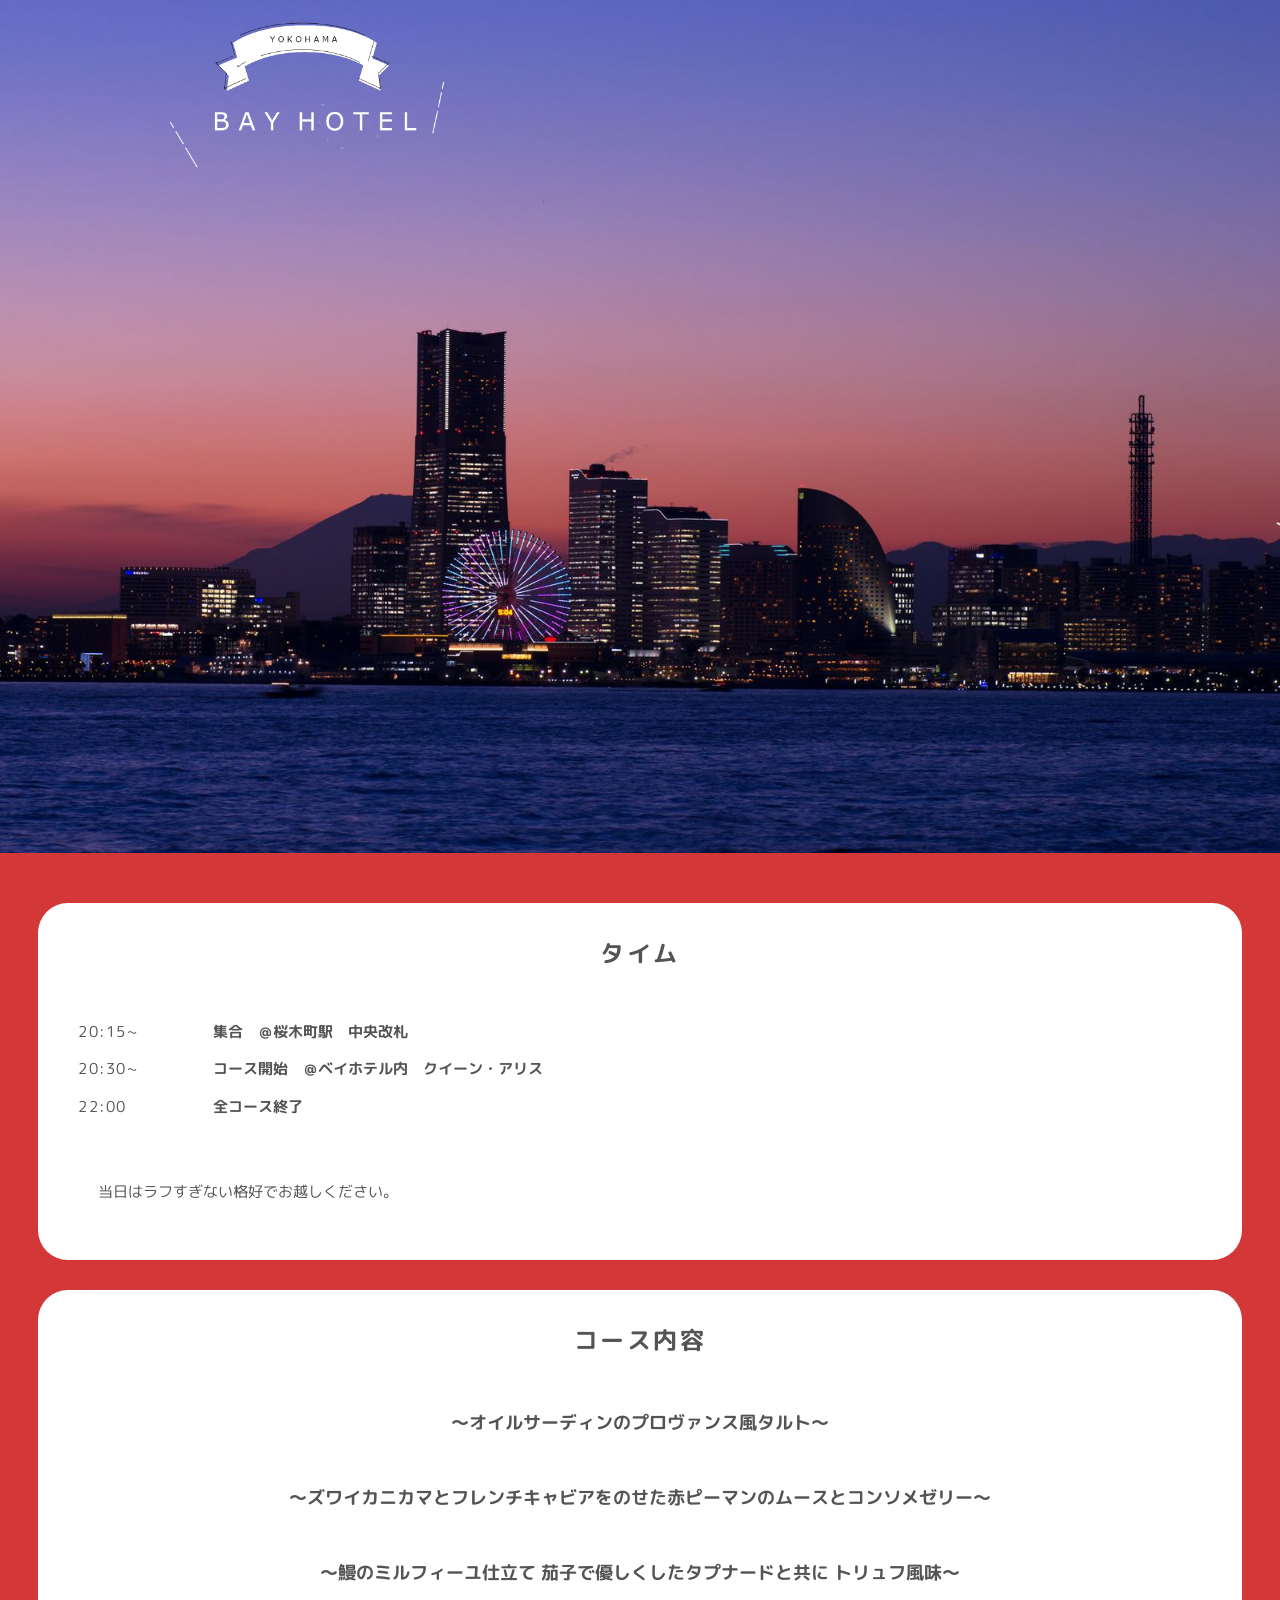
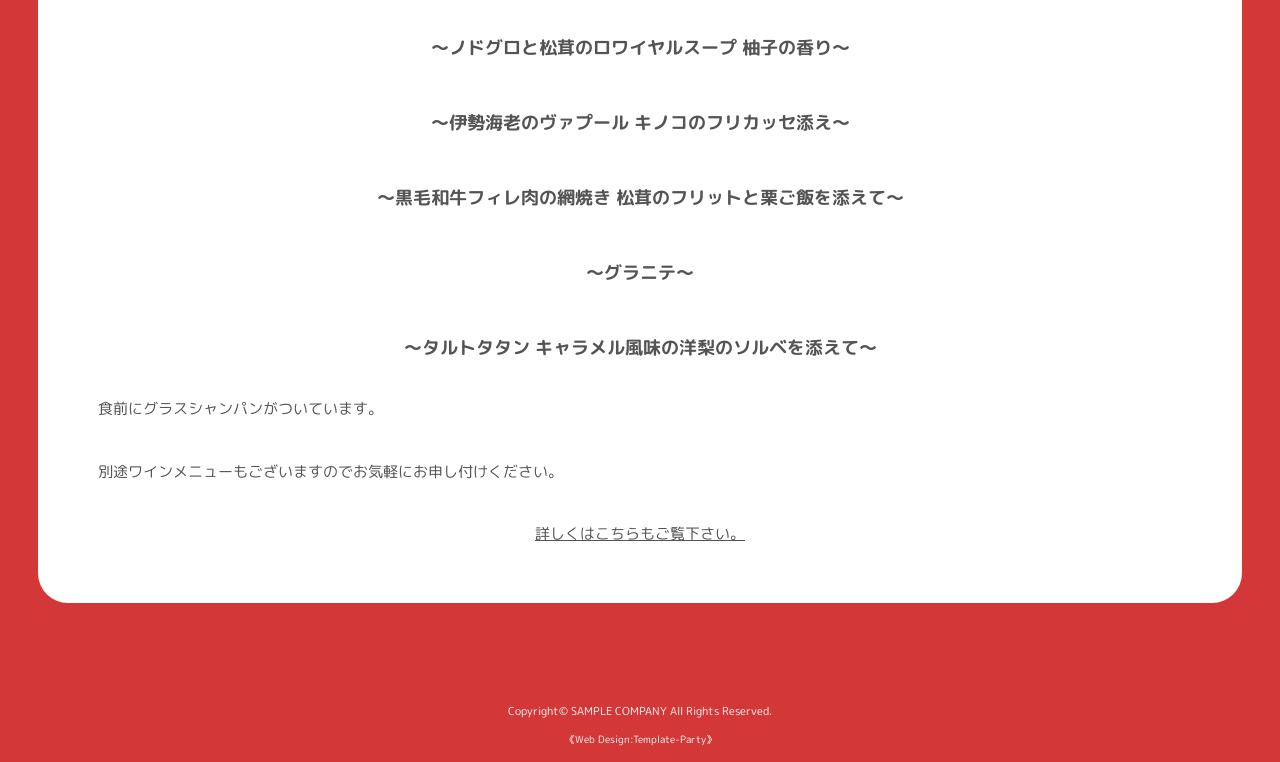
==== git/index.html @ dcd846f9 "fix menu" ====
<!DOCTYPE html>
<html lang="ja">
<head>
<meta charset="UTF-8">
<meta http-equiv="X-UA-Compatible" content="IE=edge">
<title>Congratulations for your marriage</title>
<meta name="viewport" content="width=device-width, initial-scale=1">
<meta name="description" content="お姉ちゃんおめでとう">
<meta name="keywords" content="キーワード１,キーワード２,キーワード３,キーワード４,キーワード５">
<link rel="stylesheet" href="css/style.css">
<link rel="stylesheet" href="css/slide.css">
<script src="js/fixmenu_pagetop.js"></script>
<!--[if lt IE 9]>
<script src="https://oss.maxcdn.com/html5shiv/3.7.2/html5shiv.min.js"></script>
<script src="https://oss.maxcdn.com/respond/1.4.2/respond.min.js"></script>
<![endif]-->
</head>

<body class="home">

<div id="container">

<header>
<h1 id="logo"><a href="index.html"><img src="images/logo.png" alt="SAMPLE COMPANY"></a></h1>
<!--スライドショー-->
<aside id="mainimg">
<div class="slide1">slide1</div>
<div class="slide2">slide2</div>
<div class="slide3">slide3</div>
<div class="slide0"><img src="images/yokohama2.png" alt=""></div>
</aside>
</header>

<div id="contents">

<section id="new" class="box1">

<h2><span>タイム</span></h2>
<dl>
<dt>20:15~</dt>
<dd><b>集合　＠桜木町駅　中央改札</b></dd>    
<dt>20:30~</dt>
<dd><b>コース開始　＠ベイホテル内　クイーン・アリス</b></dd>
<dt>22:00</dt>
<dd><b>全コース終了</b></dd>
</dl>
<p>当日はラフすぎない格好でお越しください。</p>

</section>
<!--/#new-->

<section class="box1">
<h2><span>コース内容</span></h2>
<h3>～オイルサーディンのプロヴァンス風タルト～</h3>
<h3>～ズワイカニカマとフレンチキャビアをのせた赤ピーマンのムースとコンソメゼリー～</h3>
<h3>～鰻のミルフィーユ仕立て 茄子で優しくしたタプナードと共に トリュフ風味～</h3>
<h3>～ノドグロと松茸のロワイヤルスープ 柚子の香り～</h3>
<h3>～伊勢海老のヴァプール キノコのフリカッセ添え～</h3>
<h3>～黒毛和牛フィレ肉の網焼き 松茸のフリットと栗ご飯を添えて～</h3>
<h3>～グラニテ～</h3>
<h3>～タルトタタン キャラメル風味の洋梨のソルベを添えて～</h3>

<p>食前にグラスシャンパンがついています。</p>
<p>別途ワインメニューもございますのでお気軽にお申し付けください。</p>

<p class="c"><a href="https://restaurant.ikyu.com/100330/plan11330386/?num_guests=2&visit_date=2020-11-08&visit_time=20%3A30" target="_blank">詳しくはこちらもご覧下さい。</a></p>

</section>

</div>
<!--/#contents-->

<footer>
<small>Copyright&copy; <a href="index.html">SAMPLE COMPANY</a> All Rights Reserved.</small>
<span class="pr">《<a href="https://template-party.com/" target="_blank">Web Design:Template-Party</a>》</span>
</footer>

</div>
<!--/#container-->

<!--ページの上部に戻る「↑」ボタン-->
<p class="nav-fix-pos-pagetop"><a href="#"><img src="images/pagetop.png" alt="PAGE TOP"></a></p>

</body>
</html>
---- git/css/style.css ----
@charset "utf-8";



/*全端末（PC・タブレット・スマホ）共通設定
------------------------------------------------------------------------------------------------------------------------------------------------------*/

/*cssファイルの読み込み
---------------------------------------------------------------------------*/
@import url("keyframes.css");

/*Google Fontsの読み込み
---------------------------------------------------------------------------*/
@import url('https://fonts.googleapis.com/css2?family=M+PLUS+Rounded+1c:wght@300&display=swap');

/*全体の設定
---------------------------------------------------------------------------*/
body {
	margin: 0px;
	padding: 0px;
	color: #fff;	/*全体の文字色*/
	font-family: "M PLUS Rounded 1c", "ヒラギノ丸ゴ Pro", "Hiragino Maru Gothic Pro","ヒラギノ角ゴ Pro", "Hiragino Kaku Gothic Pro", "メイリオ", Meiryo, Osaka, "ＭＳ Ｐゴシック", "MS PGothic", sans-serif;	/*フォント種類*/
	font-size: 15px;		/*文字サイズ*/
	line-height: 2.5;		/*行間*/
	background: #d33737;	/*背景色*/
	-webkit-text-size-adjust: none;
}
h1,h2,h3,h4,h5,p,ul,ol,li,dl,dt,dd,form,figure,form {margin: 0px;padding: 0px;font-size: 100%;}
ul {list-style-type: none;}
ol {padding-left: 40px;padding-bottom: 15px;}
img {border: none;max-width: 100%;height: auto;vertical-align: middle;}
table {border-collapse:collapse;font-size: 100%;border-spacing: 0;}
iframe {width: 100%;}

/*リンク（全般）設定
---------------------------------------------------------------------------*/
a {
	color: #fff;		/*リンクテキストの色*/
	transition: 0.5s;	/*マウスオン時の移り変わるまでの時間設定。0.5秒。*/
}
a:hover {
	color: #ffbb05;			/*マウスオン時の文字色*/
	text-decoration: none;	/*マウスオン時に下線を消す設定。残したいならこの１行削除。*/
}

/*コンテナー（サイト全体を囲むブロック）
---------------------------------------------------------------------------*/
#container {
	max-width: 1400px;	/*最大幅。これ以上広くならない指定。*/
	margin: 0 auto;
}

/*ヘッダー（一番上の、ロゴやスライドショーが入っているブロック）
---------------------------------------------------------------------------*/
/*ヘッダーブロック*/
header {
	text-align: center;
	padding: 20px;
}
/*トップページのヘッダーブロックへの追加指定*/
.home header {
	padding: 0;
	position: relative;
}
/*ロゴ画像*/
header #logo img {
	width: 25%;		/*画像の幅*/
}
/*トップページのロゴ画像への追加指定*/
.home header #logo img {
	position: absolute;z-index: 1;
	width: 22%;	/*画像の幅*/
	left: 13%;	/*ロゴやメニューが入っているブロックに対して、左からの配置場所の指定。*/
	top: 20px;	/*ロゴやメニューが入っているブロックに対して、上からの配置場所の指定。*/
}

/*メニュー
---------------------------------------------------------------------------*/
/*メニューブロック全体への指定*/
#menubar {
	line-height: 2;
	text-align: center;
	font-size: 18px;	/*文字サイズ*/	
}
/*メニュー１個あたりの指定*/
#menubar li {
	display: inline-block;	/*横並びにする指定*/
	margin: 0px 5px;			/*上下、左右へのメニューの外側にとる余白*/
}
#menubar li a {
	text-decoration: none;display: block;
	padding: 0px 20px;	/*上下、左右へのメニューの内側にとる余白*/
}
/*現在表示中(current)と、マウスオン時の指定*/
#menubar li.current a, #menubar li a:hover {
	background: #fff;	/*背景色*/
	color: #b30f0f;			/*文字色*/
	border-radius: 100px;	/*角丸のサイズ。大きめであれば適当で構いません。この１行を削除すると、長方形になります。*/
}

/*コンテンツ（ヘッダーとフッター以外を囲むブロック）
---------------------------------------------------------------------------*/
#contents {
	overflow: hidden;
	padding: 50px 3%;	/*上下、左右へのブロック内の余白*/
}
/*コンテンツ内にあるh2(見出し)タグの指定*/
#contents h2 {
	clear: both;
	margin-bottom: 30px;
	font-size: 24px;		/*文字サイズ*/
	text-align: center;		/*文字をセンタリング*/
	letter-spacing: 0.1em;	/*文字間隔を少しだけ広くする指定*/
}
#contents h2 span, #contents .box1.bg2 h2 span {
	display: inline-block;
	background: url(../images/line1.png) repeat-x center bottom / auto 2px;	/*下線画像の読み込み。2pxは画像の高さの指定。*/
	padding: 0px 30px;	/*上下、左右への余白。文字の両サイドをここで空ける分だけ、下線が見えます。*/
}
#contents .box1 h2 span {
	background-image: url(../images/line2.png);
}
/*コンテンツ内にあるh3(見出し)タグの指定*/
#contents h3 {
	clear: both;
	margin-bottom: 30px;
	font-size: 18px;		/*文字サイズ*/
	text-align: center;		/*文字をセンタリング*/
}
/*コンテンツ内にあるp(段落)タグ設定*/
#contents p {
	padding: 0px 20px 30px;	/*上、左右、下への余白*/
}
/*他。微調整。*/
#contents p + p {
	margin-top: -5px;
}
#contents h2 + p,
#contents h3 + p {
	margin-top: -10px;
}

/*listブロック
---------------------------------------------------------------------------*/
/*各ブロックごとの設定*/
.list {
	overflow: hidden;
	font-size: 90%;		/*文字サイズ*/
	margin-bottom: 30px;	/*ブロックの下に空けるスペース*/
}
/*各ブロックごとの設定（サムネイルタイプへの追加指定）*/
.list.thumb {
	width: 23%;			/*画像幅*/
	margin: 0 1% 30px;
	padding-top: 1%;
	float: left;		/*画像を左に回り込み*/
	text-align: center;
}
/*画像の設定*/
.list img {
	border-radius: 50%;	/*円形にする指定*/
	width: 20%;			/*画像の幅*/
	float: left;		/*画像を左に回り込み*/
	margin-right: 3%;	/*画像の右に空けるスペース*/
}
/*画像の設定（サムネイルタイプへの追加指定）*/
.list.thumb img {
	margin: 0;
	float: none;
	width: 60%;		/*画像の幅*/
}
/*マウスオン事*/
.list a:hover img {
	transition: 0.5s;
	opacity: 0.7;	/*透明度。70%色が出た状態。*/
}
/*マウスオン事（サムネイルタイプへの追加指定）*/
.list.thumb a:hover img {
	transform: scale(1.05);	/*ほんの少し画像を大きくする指定*/
}
/*h4タグ*/
.list h4 {
	font-size: 140%;	/*文字サイズ*/
}
/*h4タグ（サムネイルタイプへの追加指定）*/
.list.thumb h4 {
	font-size: 100%;	/*文字サイズ*/
}
/*p(段落)タグ*/
.list p {
	padding: 0 !important;
	line-height: 2;
}

/*option1（productページのブロックの右上に斜めに配置している帯）
---------------------------------------------------------------------------*/
.option1 {
	text-align: center;display: block;
	width: 300px;		/*幅*/
	position: absolute;
	right: 0px;	/*ボックスに対して右から0pxの場所に配置*/
	top: 0px;	/*ボックスに対して上から0pxの場所に配置*/
	transform: rotate(45deg) translate(93px,-45px);	/*45度回転。右へ,下へ(マイナス設定なので上へ向けての指定)の移動距離*/
	background: #b30f0f;	/*背景色*/
	color: #fff;			/*文字色*/
	letter-spacing: 0.1em;	/*文字間隔をほんの少し広くとる*/
	box-shadow: -3px 3px 10px rgba(0,0,0,0.15);	/*ボックスの影。右へ、下へ、ぼかし幅、0.15は色が15%出た状態の事。*/
}

/*フッター設定
---------------------------------------------------------------------------*/
footer {
	clear: both;
	text-align: center;
	padding: 10px;
	font-size: 90%;
}
footer a {text-decoration: none;}
footer a:hover {color: #545454;}
footer .pr {display: block;}
/*トップページ内「更新情報・お知らせ」ブロック
---------------------------------------------------------------------------*/
/*ブロック全体の設定*/
#new dl {
	height: 140px;	/*高さ。内様がこれを超えるとスクロールバーが出ます。*/
	overflow: auto;
	margin-bottom: 20px;
}
/*日付設定*/
#new dt {
	float: left;
	width: 9em;
	letter-spacing: 0.1em;
}
/*記事設定*/
#new dd {
	padding-left: 9em;
}

/*box1指定（角丸のボックス）
---------------------------------------------------------------------------*/
.box1 {
	overflow: hidden;position: relative;
	padding: 20px 40px;		/*上下、左右へのボックス内の余白*/
	border-radius: 30px;	/*角丸のサイズ。この１行を削除すると、通常の長方形になります。*/
	margin-bottom: 30px;	/*下に空けるスペース*/
	background: #fff;		/*背景色*/
	color: #545454;			/*文字色*/
}
.box1 a {
	color: #545454;			/*リンクの文字色*/
}
/*bg1タイプの背景色*/
.bg1 {
	background: #ede9e2;	/*背景色*/
}
/*bg2タイプの背景色*/
.bg2 {
	background: transparent;	/*背景を透明にする*/
	border: 2px dashed #fff;	/*枠線の幅、線種、色*/
	color: #fff;			/*文字色*/
}
.bg2 a {
	color: #fff;			/*リンクの文字色*/
}

/*テーブル
---------------------------------------------------------------------------*/
/*テーブル１行目に入った見出し部分（※caption）*/
.ta1 caption {
	border-top: 1px solid #ccc;	/*下の線の幅、線種、色*/
	text-align: center;		/*文字をセンタリング*/
	padding: 10px;			/*ボックス内の余白*/
	background: rgba(0,0,0,0.03);	/*背景色。0,0,0は黒の事で0.03は色が3%出た状態の事。*/
}
/*テーブル１行目に入った見出し部分（※tamidashi）*/
.ta1 th.tamidashi {
	width: auto;
	text-align: center;	/*文字をセンタリング*/
}
/*ta1テーブルブロック設定*/
.ta1 {
	table-layout: fixed;
	width: 100%;
	margin: 0 auto 30px;
	border-top: 1px solid #ccc;		/*上の線の幅、線種、色*/
}
.ta1, .ta1 td, .ta1 th {
	word-break: break-all;
	border-bottom: 1px solid #ccc;	/*各行の下線の幅、線種、色*/
	padding: 10px;			/*テーブル内の余白*/
}
/*テーブルの左側ボックス*/
.ta1 th {
	text-align: center;	/*センタリング*/
	width: 25%;			/*幅*/
}

/*btn
---------------------------------------------------------------------------*/
input[type="submit"].btn,
input[type="button"].btn,
input[type="reset"].btn {
	-webkit-appearance: none;
	outline: none;
	border: 1px solid #b30f0f;
	background: #b30f0f;
	color: #fff;
	padding: 10px 30px;
	border-radius: 100px;
	font-size: 16px;
}
input[type="submit"].btn:hover,
input[type="button"].btn:hover,
input[type="reset"].btn:hover {
	background: #fff;
	color: #b30f0f;
}

/*PAGE TOP（↑）設定
---------------------------------------------------------------------------*/
body .nav-fix-pos-pagetop a {
	display: none;
}
body.is-fixed-pagetop .nav-fix-pos-pagetop a {
	display: block;text-decoration: none;text-align: center;position: fixed;animation-name: opa1;animation-duration: 1s;animation-fill-mode: forwards;
	width: 80px;		/*ボタンの幅*/
	line-height: 80px;	/*ボタンの高さ*/
	bottom: 50px;		/*画面の下からの配置場所指定*/
	right: 3%;			/*画面の右からの配置場所指定*/
	background: rgba(255,255,255,0.5);	/*背景色*/
	border: 1px dashed #ccc;			/*枠線の幅、線種、色*/
	border-radius: 50%;	/*円形にする指定。この１行を削除すると正方形になります。*/
}
/*マウスオン時*/
body.is-fixed-pagetop .nav-fix-pos-pagetop a:hover {
	background: #fff;	/*背景色*/
	border: 1px dashed #d33737;			/*枠線の幅、線種、色*/
}

/*トップページのNEWアイコン
---------------------------------------------------------------------------*/
.newicon {
	font-size: 70%;
	display: inline-block;
	line-height: 1.5;
	padding: 2px 5px;
	border-radius: 2px;
	margin: 0px 5px;
	vertical-align: text-top;
	background: #F00;	/*背景色*/
	color: #FFF;		/*文字色*/
}

/*ul.disc,olタグ
---------------------------------------------------------------------------*/
ul.disc {
	list-style: disc;
	padding: 0 20px 30px 42px;
}
ol {
	padding: 0 20px 30px 42px;
}

/*その他
---------------------------------------------------------------------------*/
.look {background: rgba(0,0,0,0.1);border: 1px solid #ccc;padding: 5px 10px;border-radius: 4px;}
.mb15,.mb1em {margin-bottom: 15px;}
.mb30 {margin-bottom: 30px;}
.clear {clear: both;}
.color1, .color1 a {color: #ffbb05;}
.box1 .color1,.box1 .color1 a {color: #d33737;}
.pr {font-size: 10px;}
.wl {width: 96%;}
.ws {width: 50%;}
.c {text-align: center;}
.r {text-align: right;}
.l {text-align: left;}
.big1 {font-size: 40px;letter-spacing: 0.2em;}
.mini1 {font-size: 11px;}



/*画面幅600px以下の設定
------------------------------------------------------------------------------------------------------------------------------------------------------*/
@media screen and (max-width:600px){

/*全体の設定
---------------------------------------------------------------------------*/
body {
	font-size: 12px;
	font-size: 2.93vw;
}

/*ヘッダー（一番上の、ロゴやスライドショーが入っているブロック）
---------------------------------------------------------------------------*/
/*ロゴ画像*/
header #logo img {
	width: 200px;		/*画像の幅*/
}

/*メニュー
---------------------------------------------------------------------------*/
/*メニューブロック全体への指定*/
#menubar {
	font-size: 100%;
}
#menubar li a {
	padding: 0px 5px;	/*上下、左右へのメニューの内側にとる余白*/
}

/*listブロック
---------------------------------------------------------------------------*/
/*画像の設定（サムネイルタイプへの追加指定）*/
.list.thumb img {
	width: 90%;		/*画像の幅*/
}

/*box1指定（角丸のボックス）
---------------------------------------------------------------------------*/
.box1 {
	padding: 10px 20px;		/*上下、左右へのボックス内の余白*/
	border-radius: 20px;	/*角丸のサイズ*/
}

/*テーブル（ta1）
---------------------------------------------------------------------------*/
/*ta1の左側ボックス*/
.ta1 th {
	width: 100px;
}

}



/*画面幅480px以下の設定
------------------------------------------------------------------------------------------------------------------------------------------------------*/
@media screen and (max-width:480px){

/*ヘッダー（一番上の、ロゴやスライドショーが入っているブロック）
---------------------------------------------------------------------------*/
/*トップページのロゴ画像への追加指定*/
.home header #logo img {
	width: 30%;	/*画像の幅*/
	left: 10%;	/*ロゴやメニューが入っているブロックに対して、左からの配置場所の指定。*/
	top: 3px;	/*ロゴやメニューが入っているブロックに対して、上からの配置場所の指定。*/
}

/*コンテンツ（ヘッダーとフッター以外を囲むブロック）
---------------------------------------------------------------------------*/
#contents {
	padding: 30px 3%;
}
/*コンテンツ内にあるh2(見出し)タグの指定*/
#contents h2 {
	font-size: 16px;		/*文字サイズ*/
}
/*コンテンツ内にあるh3(見出し)タグの指定*/
#contents h3 {
	font-size: 14px;		/*文字サイズ*/
}
/*コンテンツ内にあるp(段落)タグ設定*/
#contents p {
	padding: 0px 10px 30px;	/*上、左右、下への余白*/
}

/*PAGE TOP（↑）設定
---------------------------------------------------------------------------*/
body.is-fixed-pagetop .nav-fix-pos-pagetop a {
	width: 50px;		/*ボタンの幅*/
	line-height: 50px;	/*ボタンの高さ*/
}

/*ul.disc,olタグ
---------------------------------------------------------------------------*/
ul.disc {
	padding: 0 10px 20px 25px;
}
ol {
	padding: 0 10px 20px 25px;
}

/*その他
---------------------------------------------------------------------------*/
.big1 {font-size: 20px;}
.mini1 {font-size: 9px;}
.sh {display:block;}
.pc {display:none;}
.ws,.wl {width: 94%;}
.fl {float: none;}
.fr {float: none;}

}
---- git/css/slide.css ----
@charset "utf-8";


/*CSSスライドショー設定
---------------------------------------------------------------------------*/
/*１枚目*/
@keyframes slide1 {
	0% {opacity: 0;}
	10% {opacity: 1;}
	40% {}
	50% {opacity: 1;}
	60% {opacity: 0;}
	100% {opacity: 0;}
}
/*２枚目*/
@keyframes slide2 {
	0% {opacity: 0;}
	25% {opacity: 0;}
	35% {opacity: 1;}
	65% {}
	75% {opacity: 1;}
	85% {opacity: 0;}
	100% {opacity: 0;}
}
/*3枚目*/
@keyframes slide3 {
	0% {opacity: 0;}
	50% {opacity: 0;}
	60% {opacity: 1;}
	80% {opacity: 1;}
	90% {opacity: 0;}
	100% {opacity: 0;}
}

/*mainimg
---------------------------------------------------------------------------*/
/*画像ブロック*/
#mainimg {
	text-indent: -9999px;
}
#mainimg img {
	width: 100%;
}
/*３枚画像の共通設定*/
.slide1,.slide2,.slide3 {
	animation-duration: 15s;	/*実行する時間。「s」は秒の事。*/
	animation-iteration-count:infinite;		/*実行する回数。「infinite」は無限に繰り返す意味。*/
	position: absolute;left:0px;bottom:2px;width: 100%;height: 100%;
	animation-fill-mode: both;
	animation-timing-function: linear;
	animation-delay: 2s;
}
/*土台画像*/
.slide0 {
	text-indent: 0px;
	position: relative;
	width: 100%;
	height: 100%;
}
/*１枚目*/
.slide1 {
	background: url(../images/1.jpg) no-repeat center center/cover;
	animation-name: slide1;		/*上で設定しているキーフレーム（keyframes）の名前*/
}
/*２枚目*/
.slide2 {
	background: url(../images/2.jpg) no-repeat center center/cover;
	animation-name: slide2;		/*上で設定しているキーフレーム（keyframes）の名前*/
}
/*３枚目*/
.slide3 {
	background: url(../images/3.jpg) no-repeat center center/cover;
	animation-name: slide3;
}
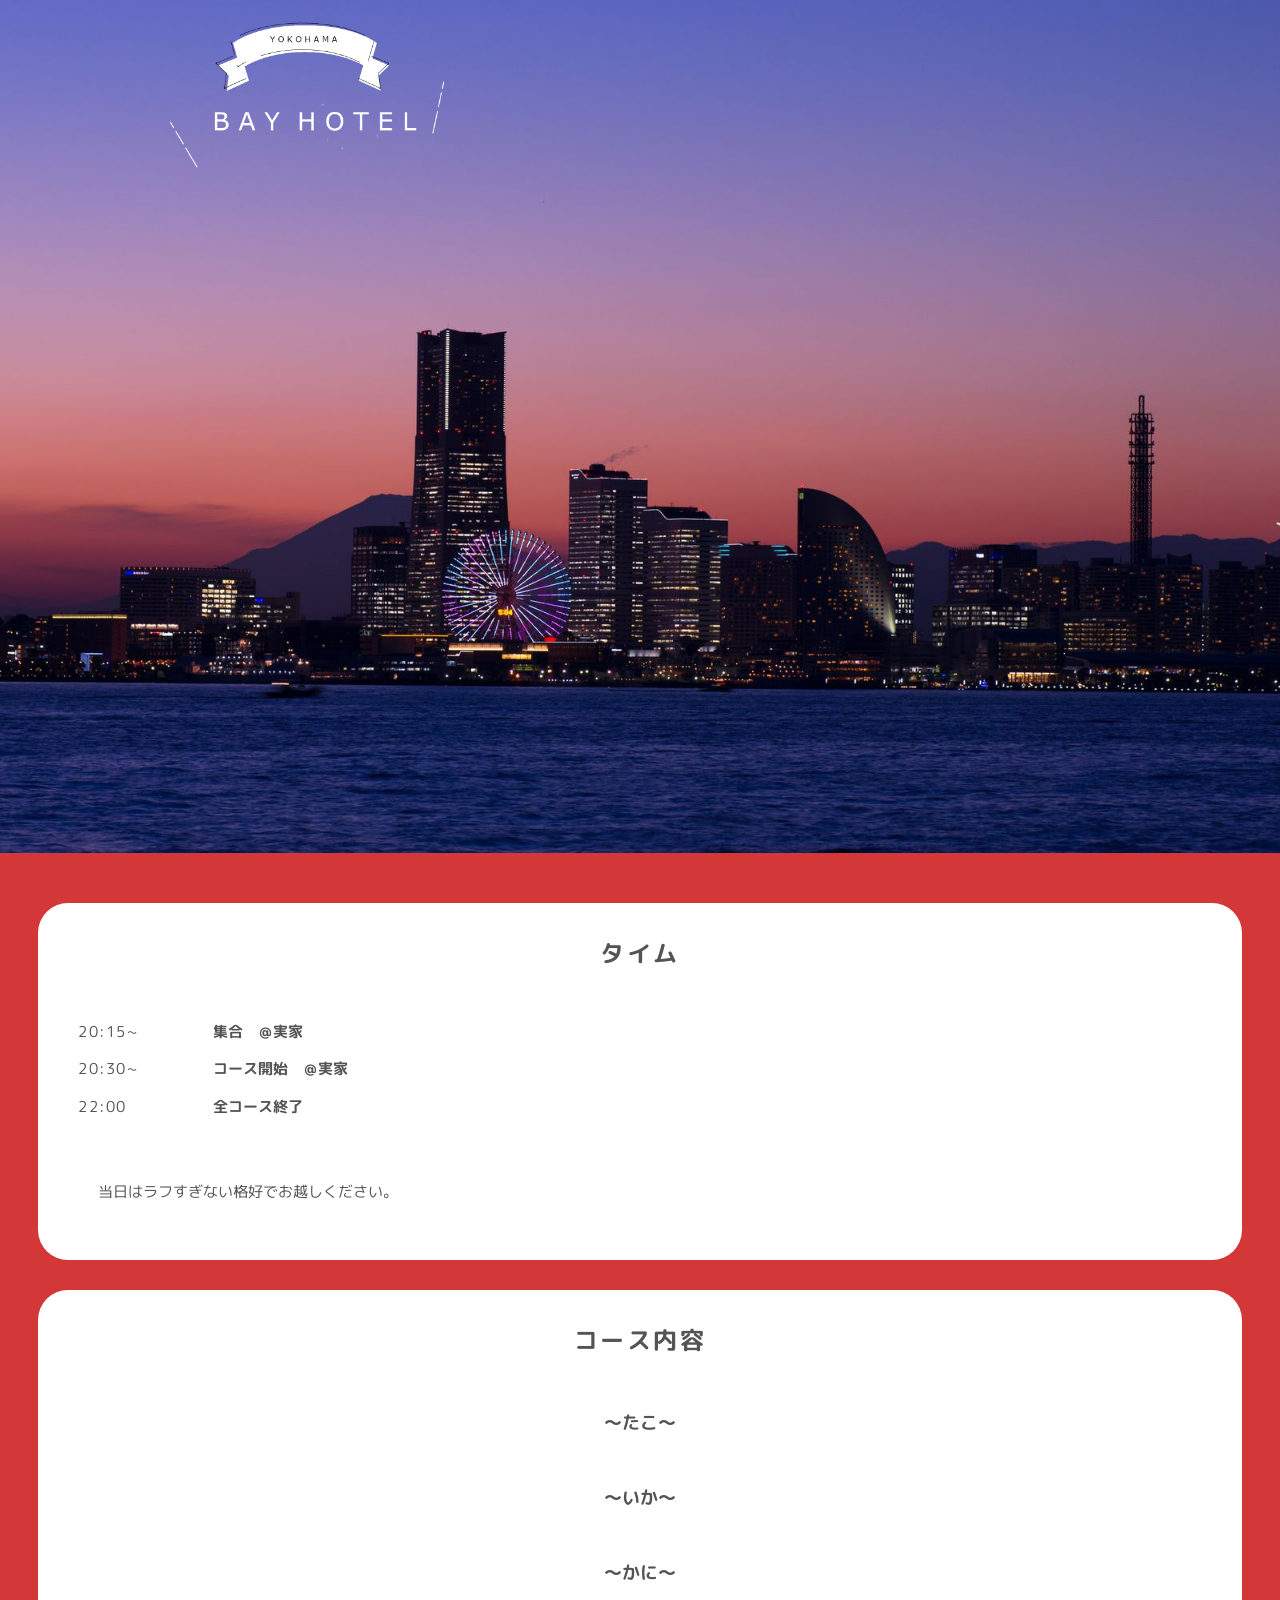
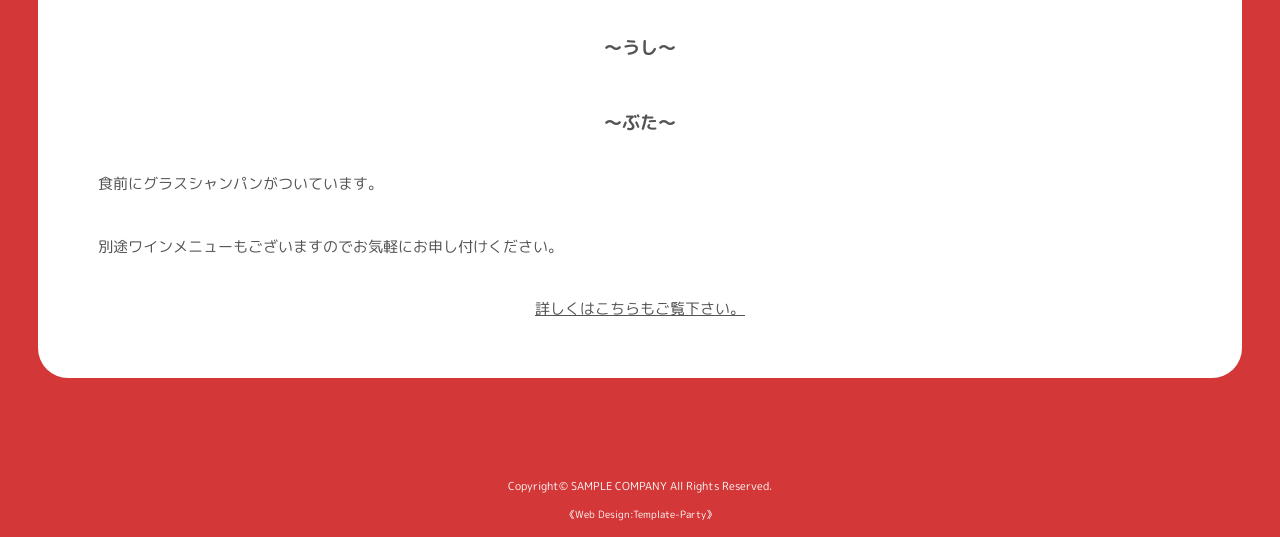
==== commit 75f62f14: "fix" ====
--- a/git/index.html
+++ b/git/index.html
@@ -38,9 +38,9 @@
 <h2><span>タイム</span></h2>
 <dl>
 <dt>20:15~</dt>
-<dd><b>集合　＠桜木町駅　中央改札</b></dd>    
+<dd><b>集合　＠実家</b></dd>    
 <dt>20:30~</dt>
-<dd><b>コース開始　＠ベイホテル内　クイーン・アリス</b></dd>
+<dd><b>コース開始　＠実家</b></dd>
 <dt>22:00</dt>
 <dd><b>全コース終了</b></dd>
 </dl>
@@ -51,14 +51,12 @@
 
 <section class="box1">
 <h2><span>コース内容</span></h2>
-<h3>～オイルサーディンのプロヴァンス風タルト～</h3>
-<h3>～ズワイカニカマとフレンチキャビアをのせた赤ピーマンのムースとコンソメゼリー～</h3>
-<h3>～鰻のミルフィーユ仕立て 茄子で優しくしたタプナードと共に トリュフ風味～</h3>
-<h3>～ノドグロと松茸のロワイヤルスープ 柚子の香り～</h3>
-<h3>～伊勢海老のヴァプール キノコのフリカッセ添え～</h3>
-<h3>～黒毛和牛フィレ肉の網焼き 松茸のフリットと栗ご飯を添えて～</h3>
-<h3>～グラニテ～</h3>
-<h3>～タルトタタン キャラメル風味の洋梨のソルベを添えて～</h3>
+<h3>～たこ～</h3>
+<h3>～いか～</h3>
+<h3>～かに～</h3>
+<h3>～うし～</h3>
+<h3>～ぶた～</h3>
+
 
 <p>食前にグラスシャンパンがついています。</p>
 <p>別途ワインメニューもございますのでお気軽にお申し付けください。</p>
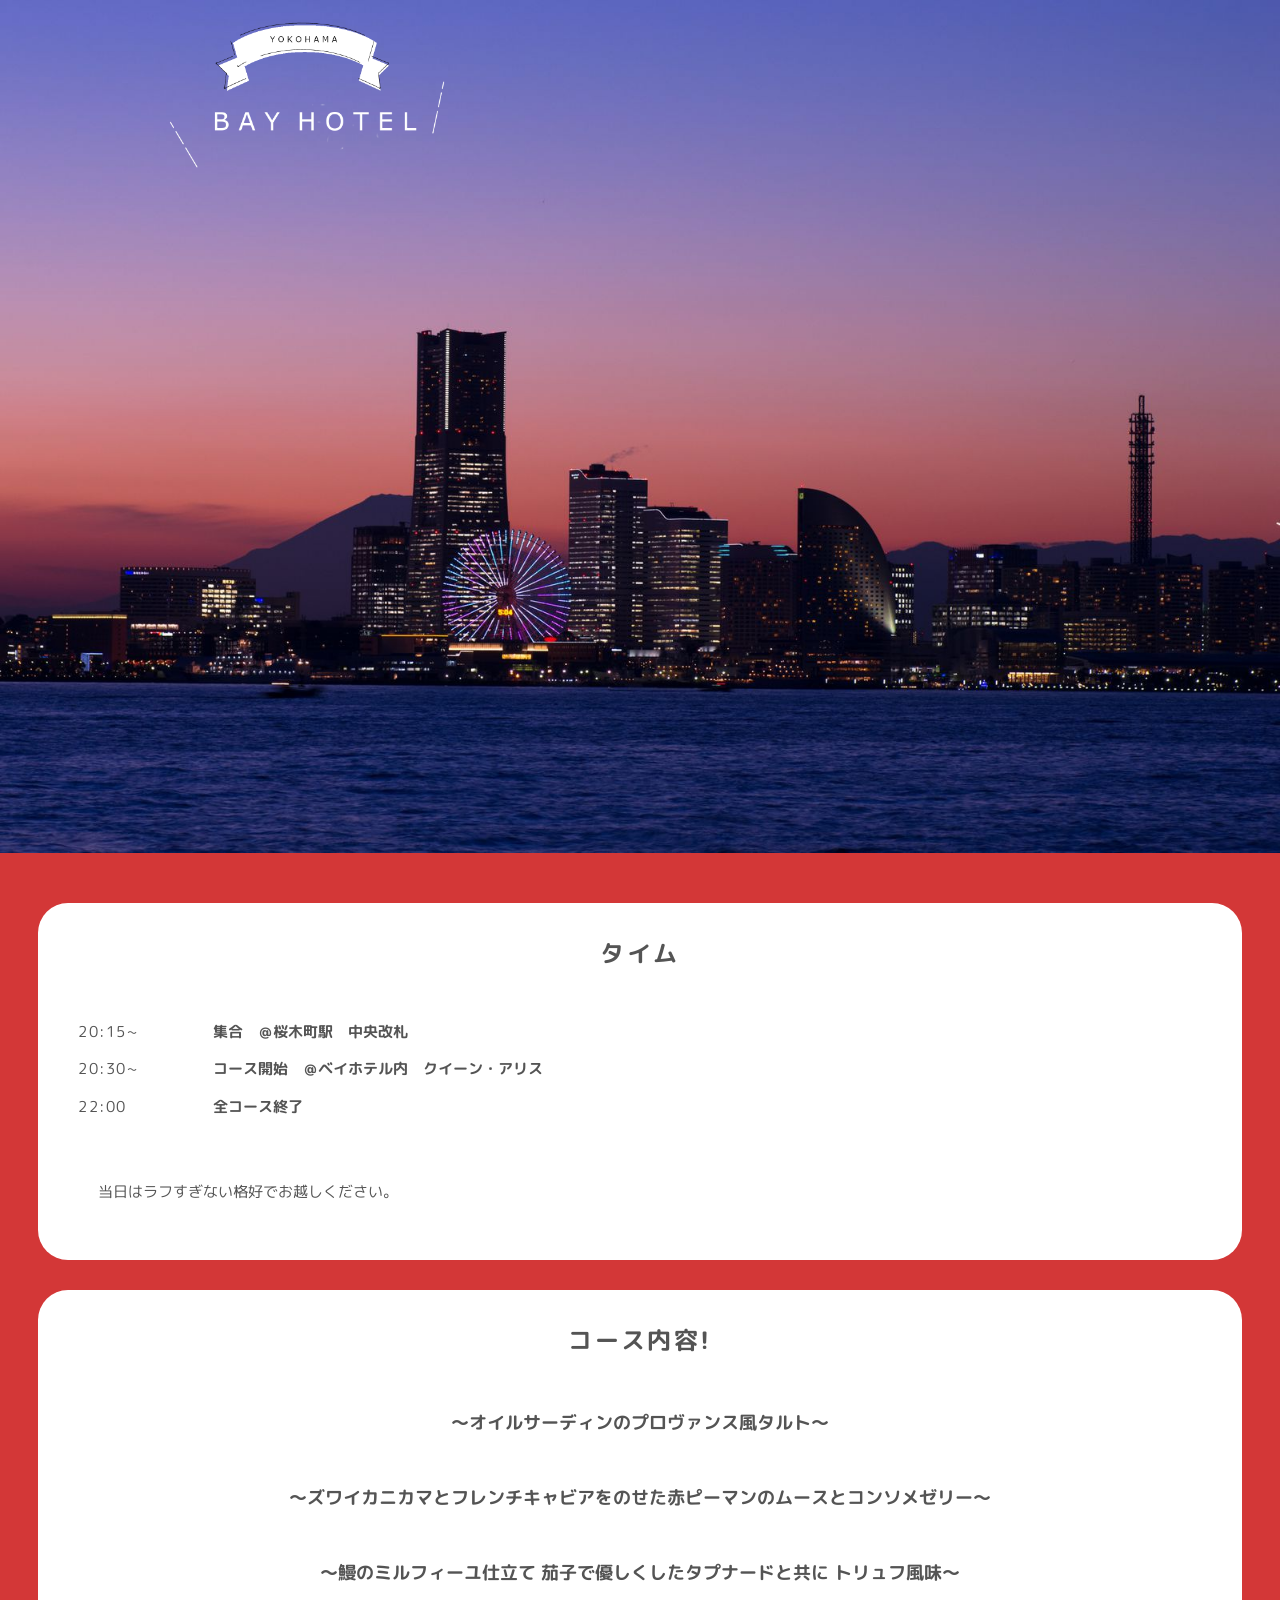
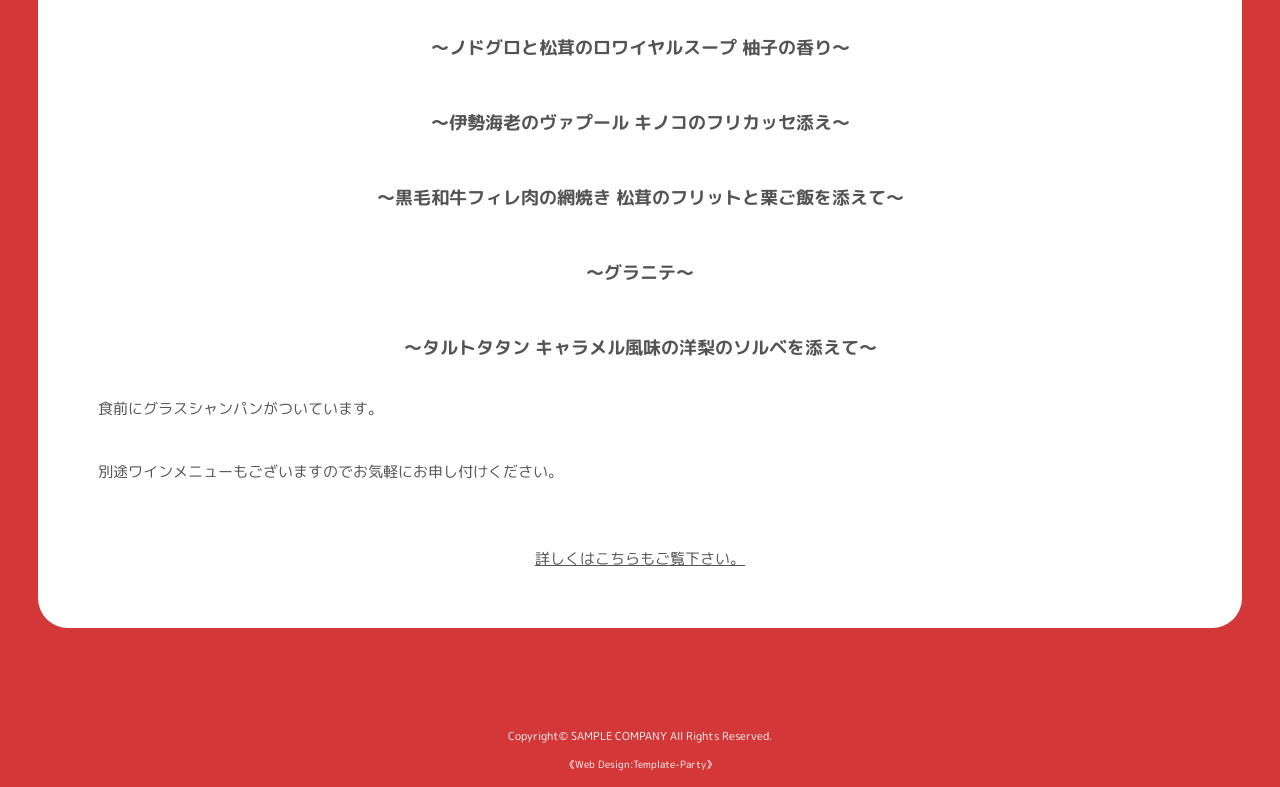
==== commit cf80cc74: "no message" ====
--- a/git/index.html
+++ b/git/index.html
@@ -38,9 +38,9 @@
 <h2><span>タイム</span></h2>
 <dl>
 <dt>20:15~</dt>
-<dd><b>集合　＠実家</b></dd>    
+<dd><b>集合　＠桜木町駅　中央改札</b></dd>    
 <dt>20:30~</dt>
-<dd><b>コース開始　＠実家</b></dd>
+<dd><b>コース開始　＠ベイホテル内　クイーン・アリス</b></dd>
 <dt>22:00</dt>
 <dd><b>全コース終了</b></dd>
 </dl>
@@ -50,16 +50,19 @@
 <!--/#new-->
 
 <section class="box1">
-<h2><span>コース内容</span></h2>
-<h3>～たこ～</h3>
-<h3>～いか～</h3>
-<h3>～かに～</h3>
-<h3>～うし～</h3>
-<h3>～ぶた～</h3>
-
+<h2><span>コース内容!</span></h2>
+<h3>～オイルサーディンのプロヴァンス風タルト～</h3>
+<h3>～ズワイカニカマとフレンチキャビアをのせた赤ピーマンのムースとコンソメゼリー～</h3>
+<h3>～鰻のミルフィーユ仕立て 茄子で優しくしたタプナードと共に トリュフ風味～</h3>
+<h3>～ノドグロと松茸のロワイヤルスープ 柚子の香り～</h3>
+<h3>～伊勢海老のヴァプール キノコのフリカッセ添え～</h3>
+<h3>～黒毛和牛フィレ肉の網焼き 松茸のフリットと栗ご飯を添えて～</h3>
+<h3>～グラニテ～</h3>
+<h3>～タルトタタン キャラメル風味の洋梨のソルベを添えて～</h3>
 
 <p>食前にグラスシャンパンがついています。</p>
 <p>別途ワインメニューもございますのでお気軽にお申し付けください。</p>
+<p></p>
 
 <p class="c"><a href="https://restaurant.ikyu.com/100330/plan11330386/?num_guests=2&visit_date=2020-11-08&visit_time=20%3A30" target="_blank">詳しくはこちらもご覧下さい。</a></p>
 
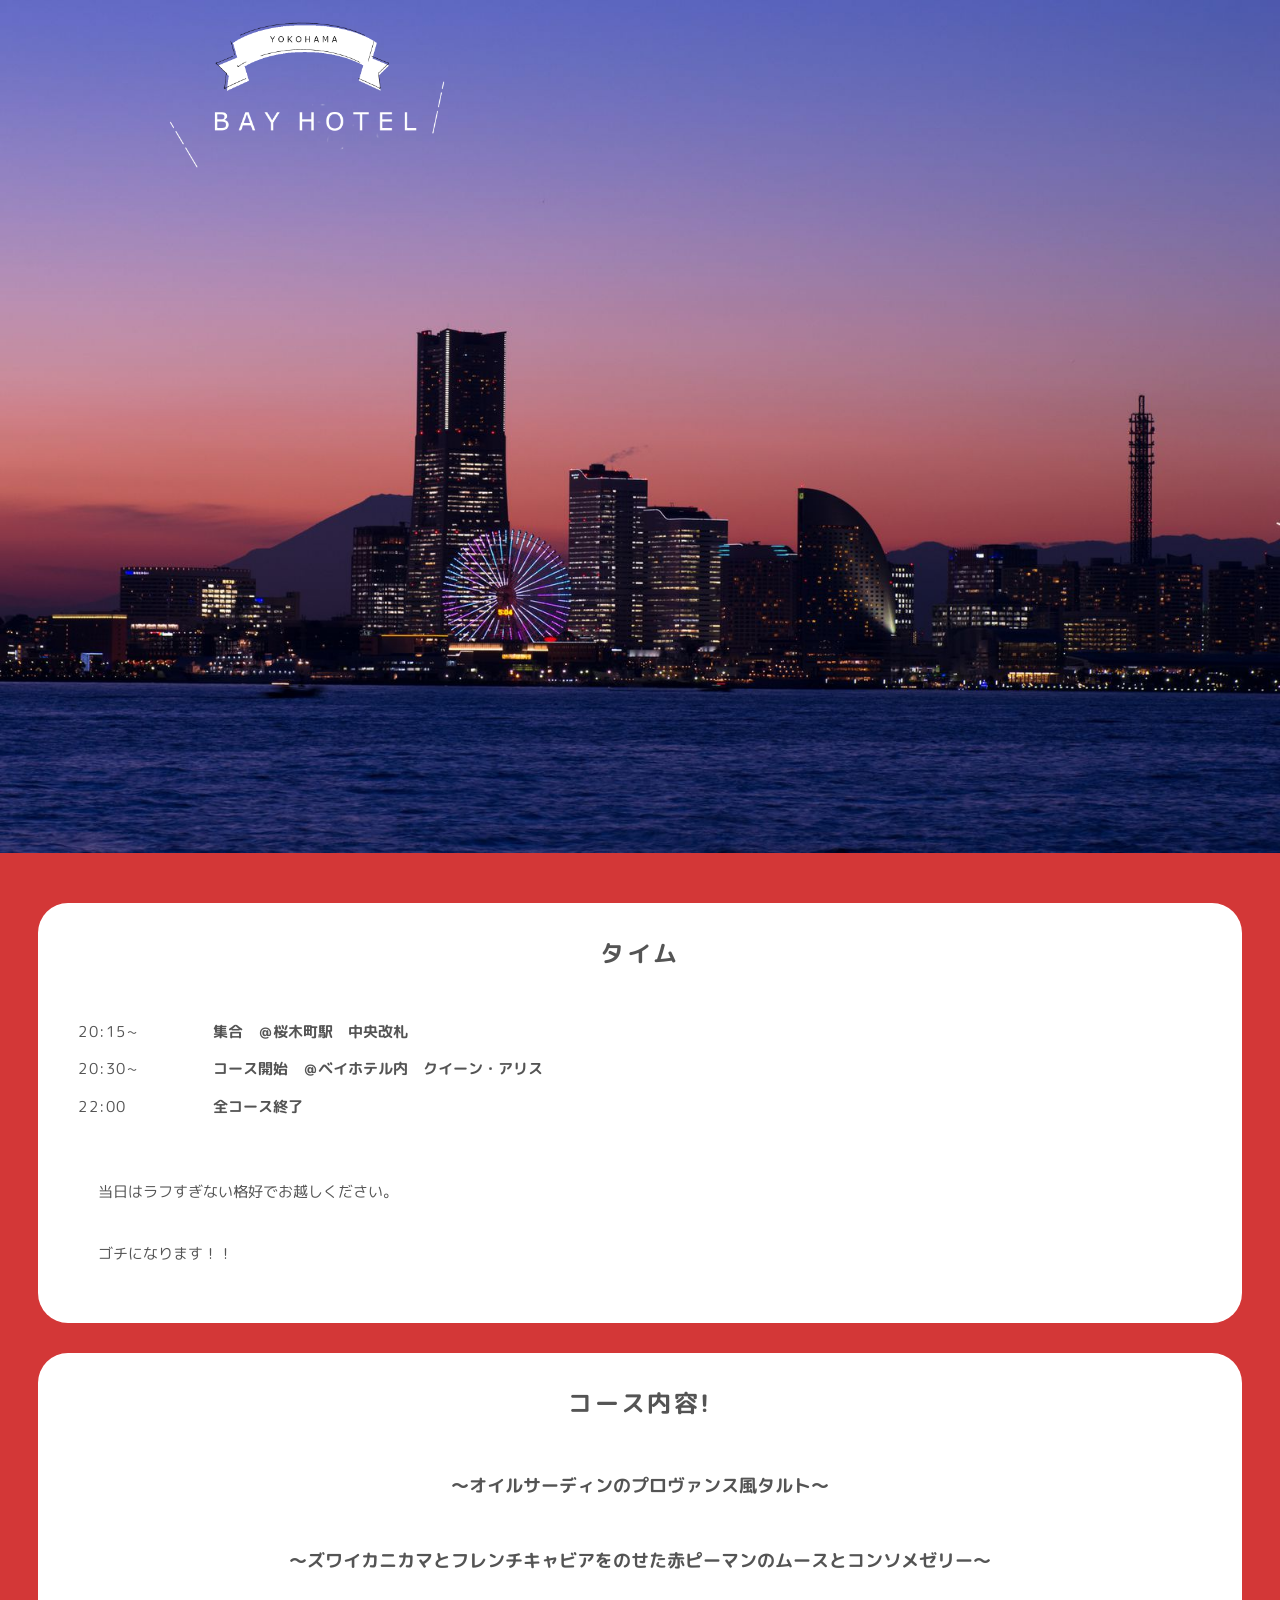
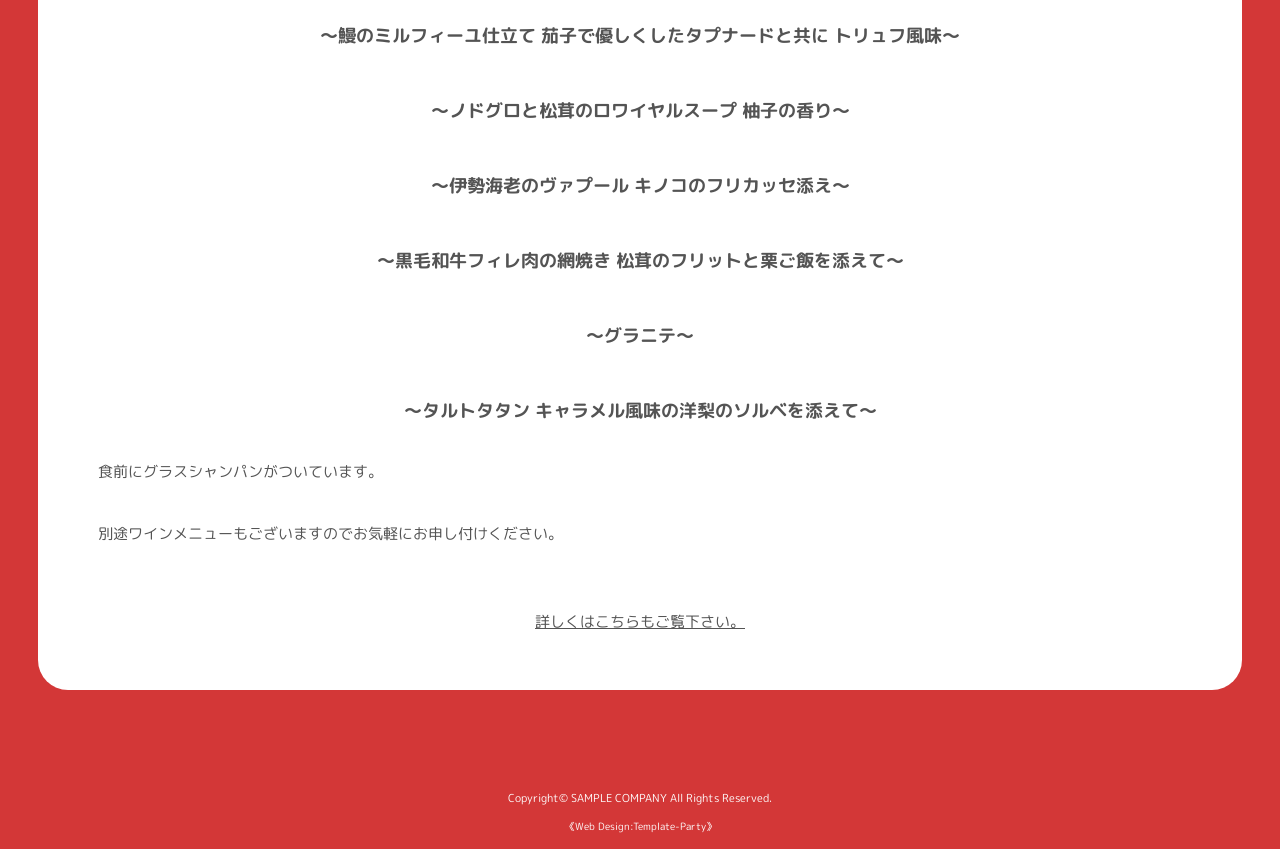
==== commit f5e1a18d: "Merge 75c4809b1f9c38f9f80b4553594ffd30503a763e into cf80cc7405069eb023f7dd119242b681f83160a3" ====
--- a/git/index.html
+++ b/git/index.html
@@ -45,6 +45,7 @@
 <dd><b>全コース終了</b></dd>
 </dl>
 <p>当日はラフすぎない格好でお越しください。</p>
+<p>ゴチになります！！</p>
 
 </section>
 <!--/#new-->
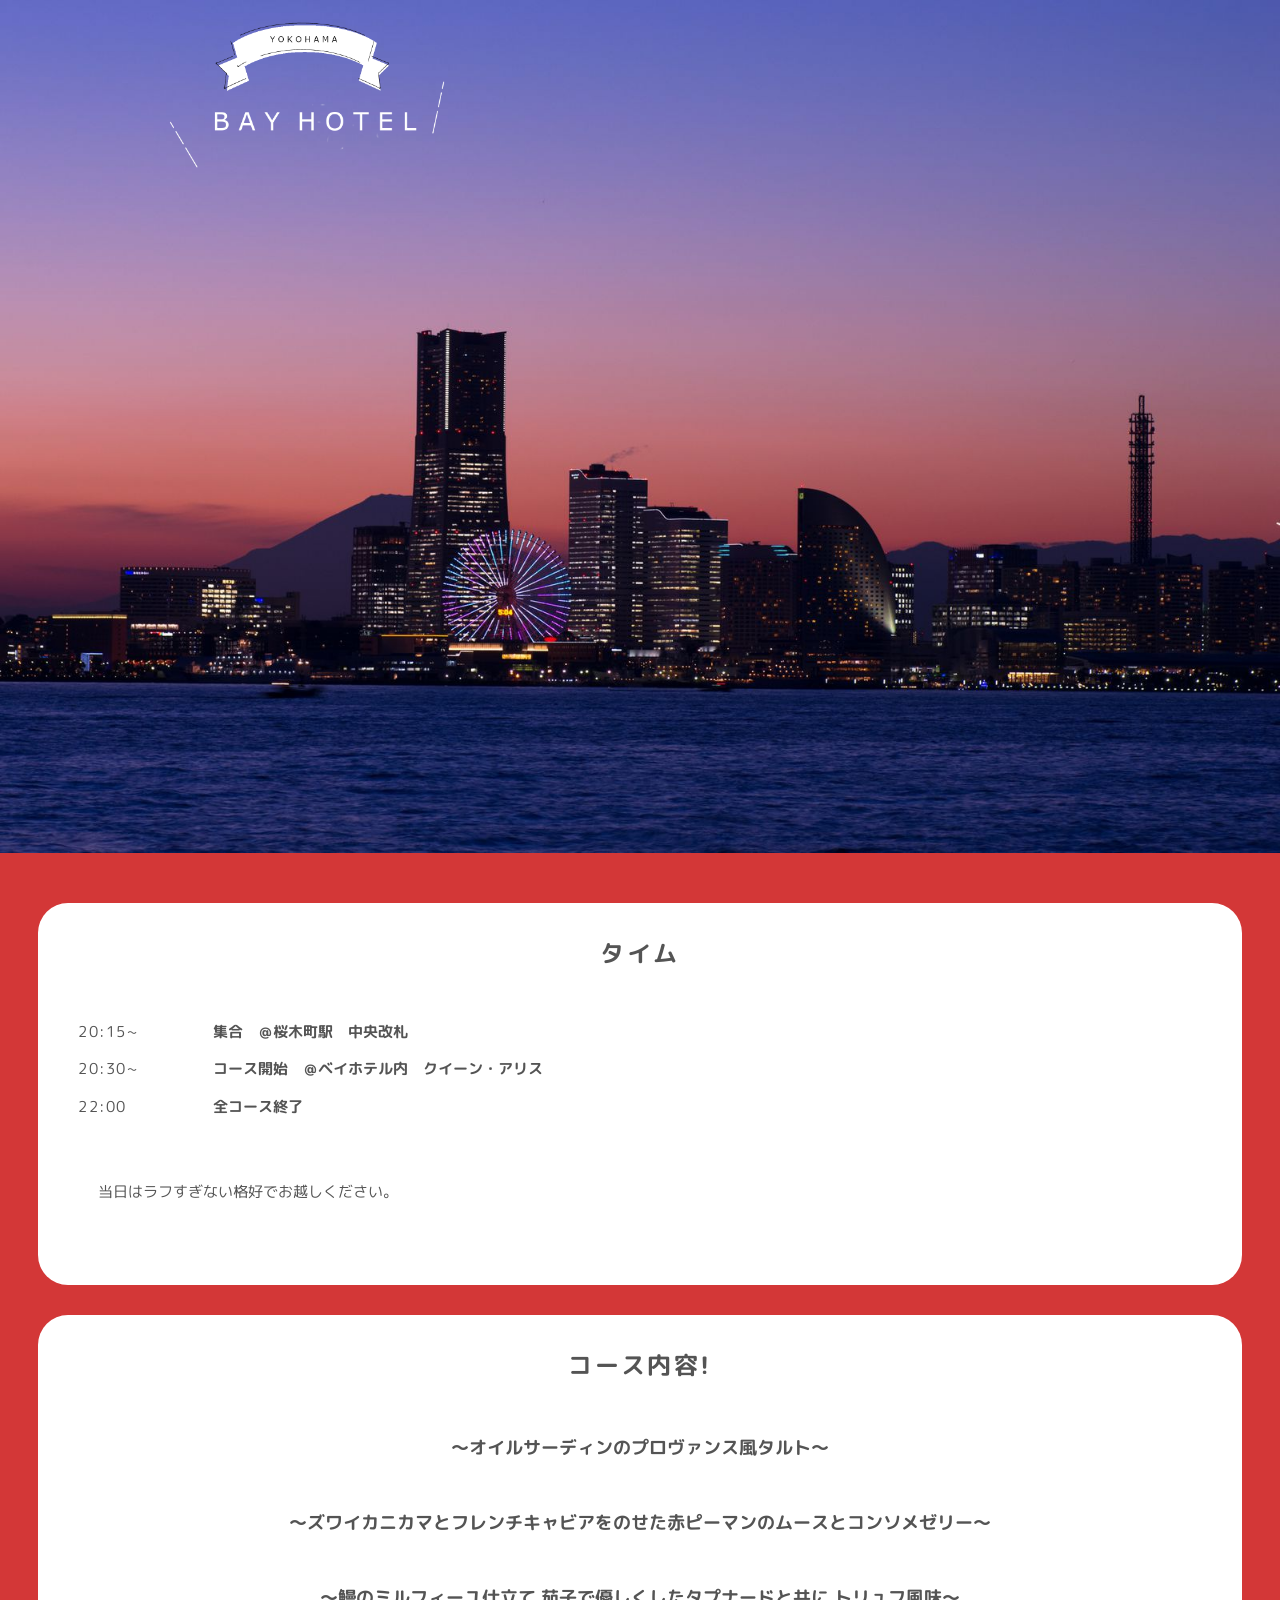
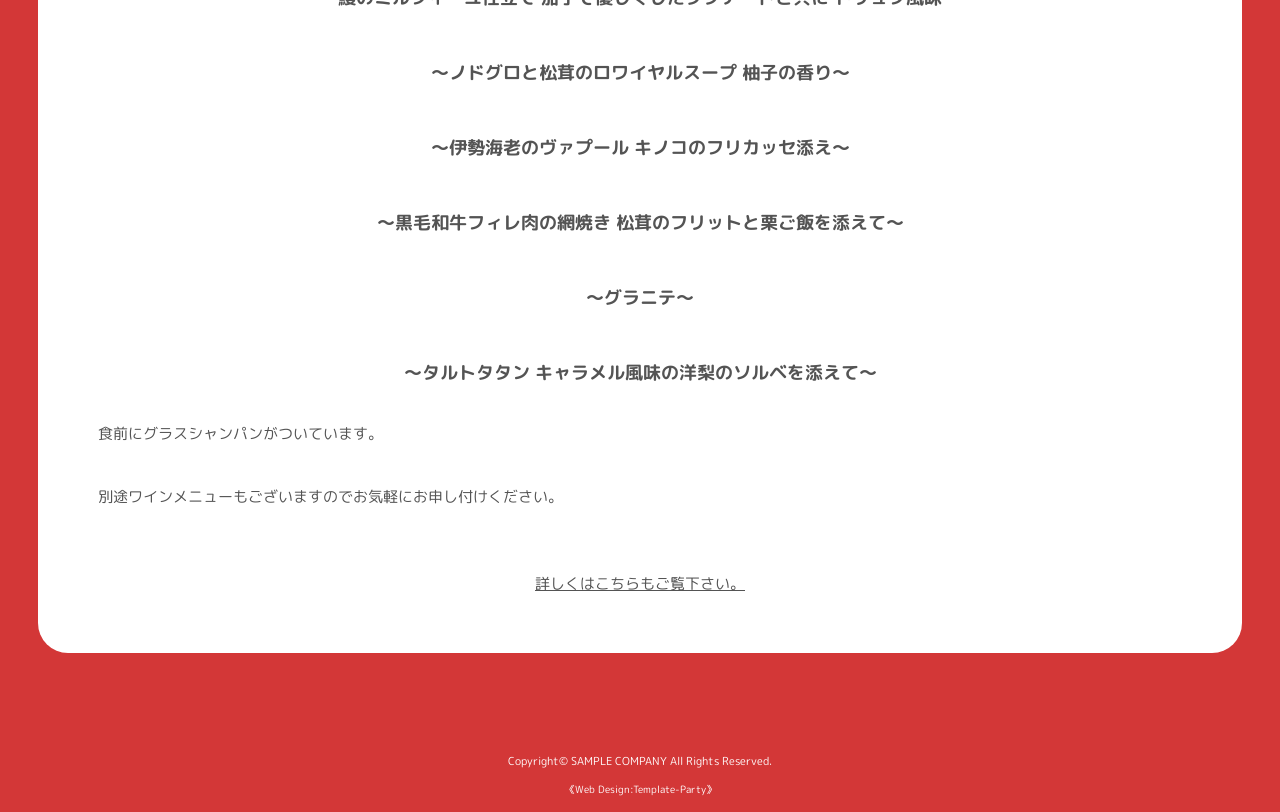
==== commit 01c1c0d4: "fix menu" ====
--- a/git/index.html
+++ b/git/index.html
@@ -45,7 +45,7 @@
 <dd><b>全コース終了</b></dd>
 </dl>
 <p>当日はラフすぎない格好でお越しください。</p>
-<p>ゴチになります！！</p>
+<p></p>
 
 </section>
 <!--/#new-->
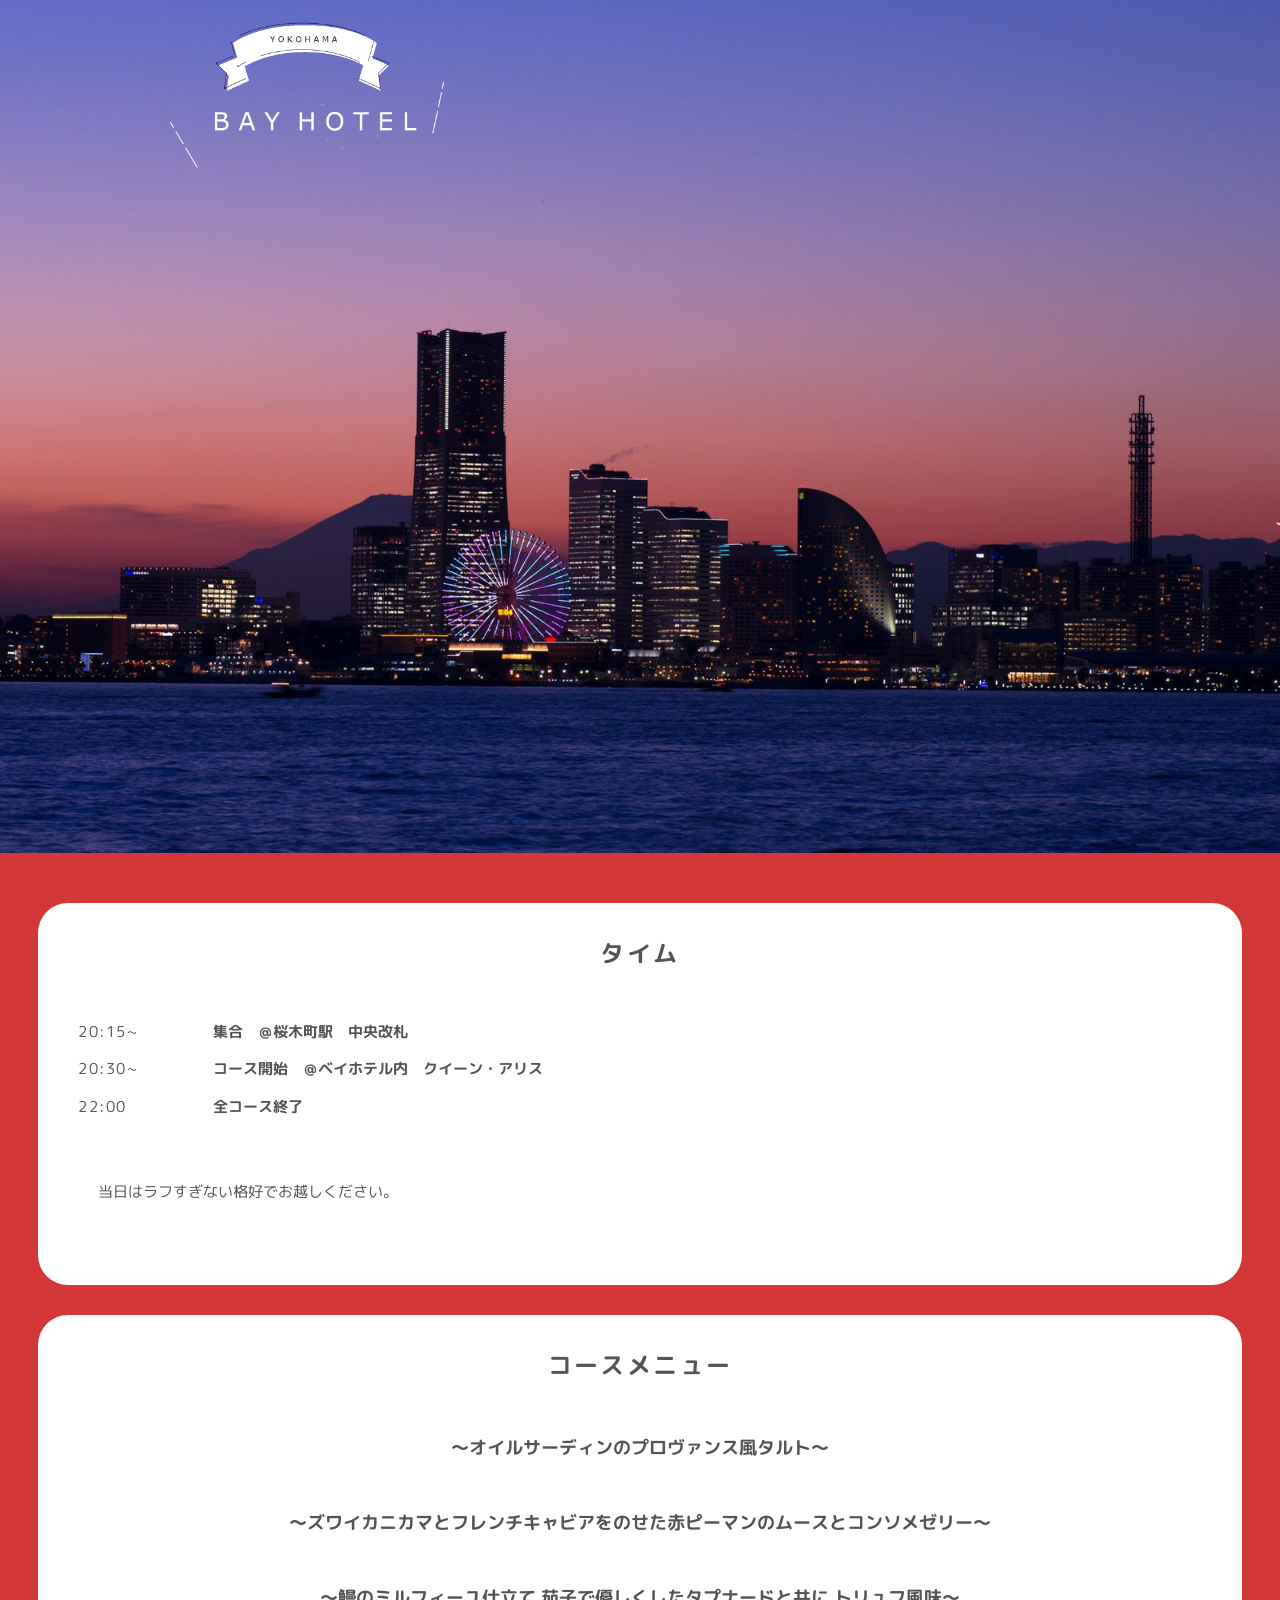
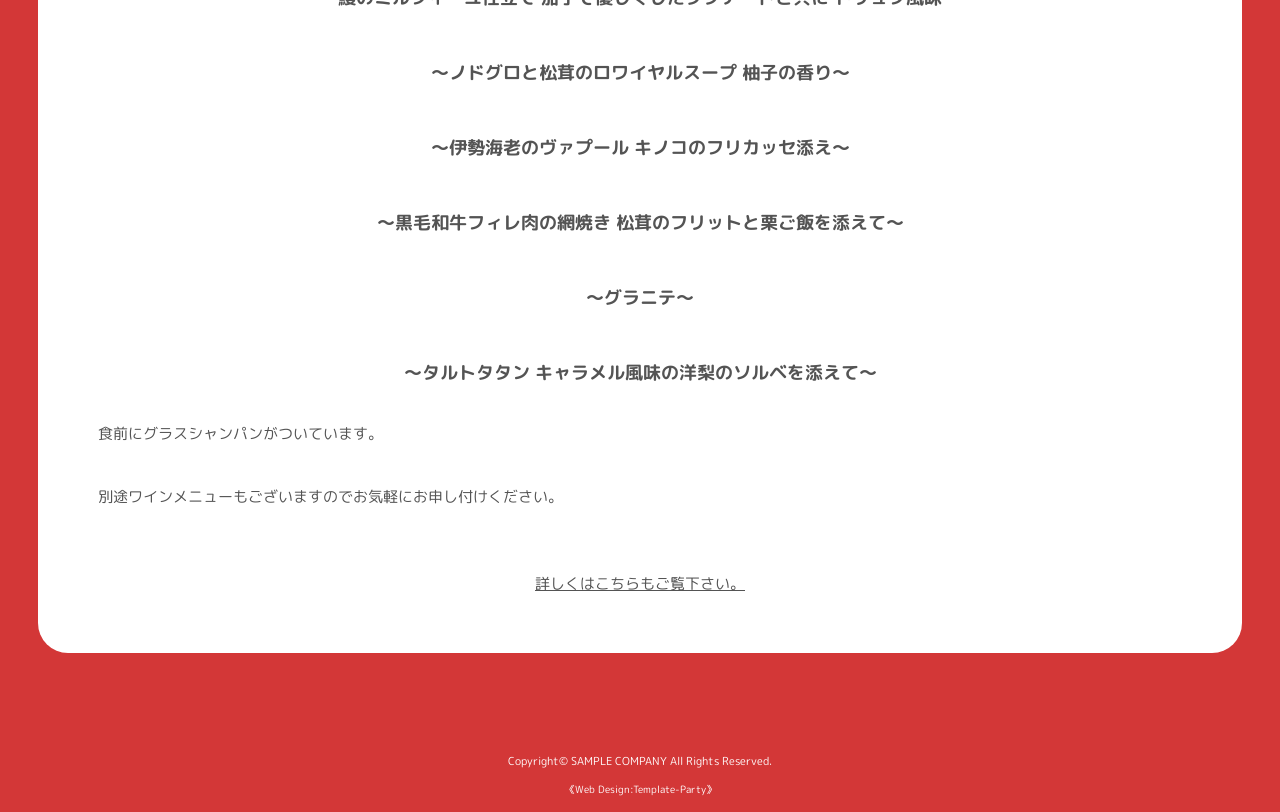
==== commit 8a3c3fd1: "Merge branch 'develop' into feature/oshimoto_work # Conflicts: #	git/index.html" ====
--- a/git/index.html
+++ b/git/index.html
@@ -51,7 +51,7 @@
 <!--/#new-->
 
 <section class="box1">
-<h2><span>コース内容!</span></h2>
+<h2><span>コースメニュー</span></h2>
 <h3>～オイルサーディンのプロヴァンス風タルト～</h3>
 <h3>～ズワイカニカマとフレンチキャビアをのせた赤ピーマンのムースとコンソメゼリー～</h3>
 <h3>～鰻のミルフィーユ仕立て 茄子で優しくしたタプナードと共に トリュフ風味～</h3>
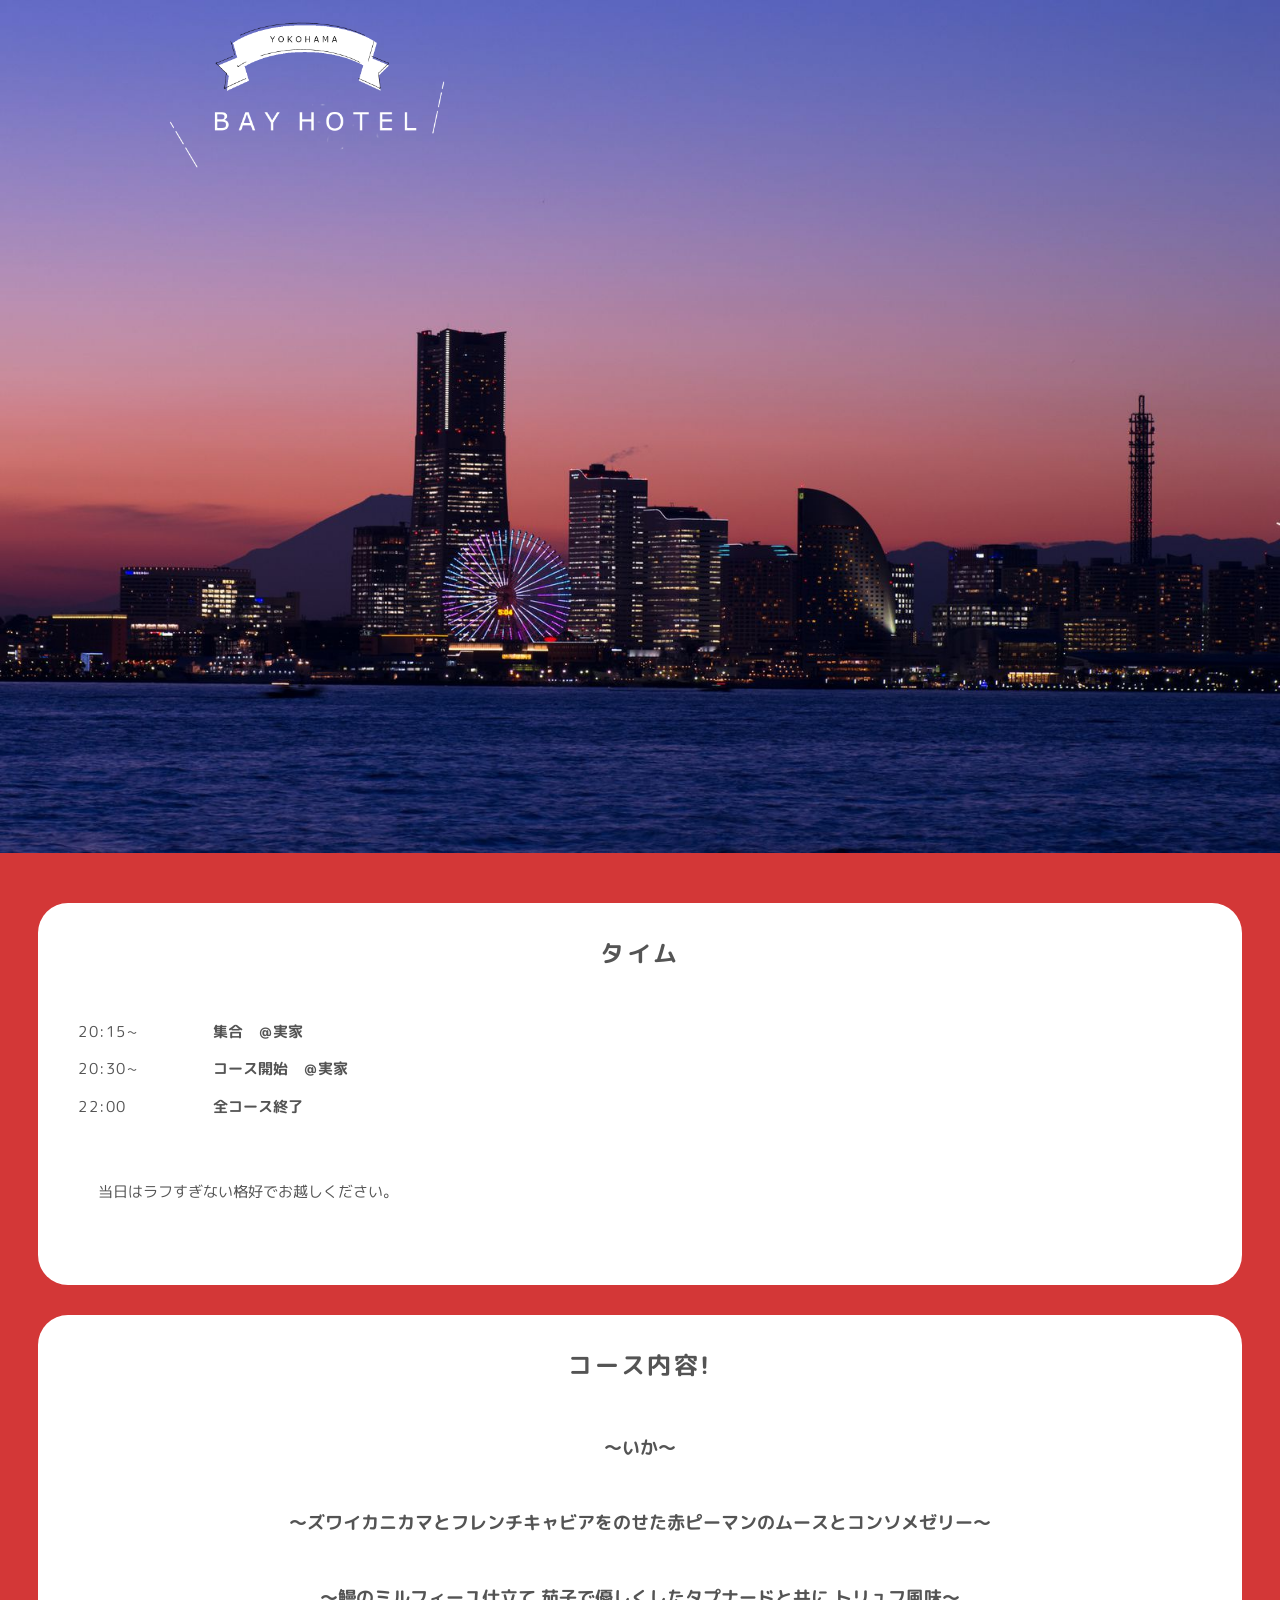
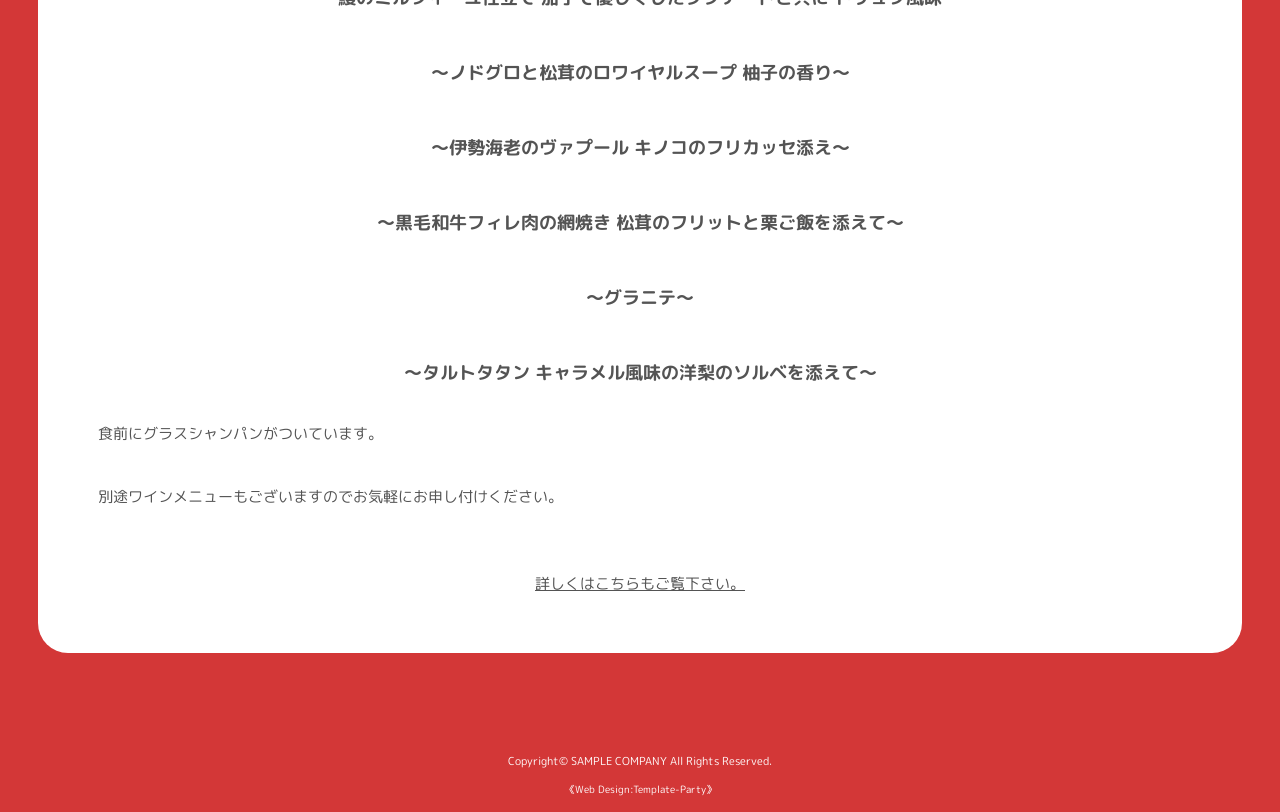
==== commit 8ec47315: "fix" ====
--- a/git/index.html
+++ b/git/index.html
@@ -38,9 +38,9 @@
 <h2><span>タイム</span></h2>
 <dl>
 <dt>20:15~</dt>
-<dd><b>集合　＠桜木町駅　中央改札</b></dd>    
+<dd><b>集合　＠実家</b></dd>    
 <dt>20:30~</dt>
-<dd><b>コース開始　＠ベイホテル内　クイーン・アリス</b></dd>
+<dd><b>コース開始　＠実家</b></dd>
 <dt>22:00</dt>
 <dd><b>全コース終了</b></dd>
 </dl>
@@ -51,8 +51,8 @@
 <!--/#new-->
 
 <section class="box1">
-<h2><span>コースメニュー</span></h2>
-<h3>～オイルサーディンのプロヴァンス風タルト～</h3>
+<h2><span>コース内容!</span></h2>
+<h3>～いか～</h3>
 <h3>～ズワイカニカマとフレンチキャビアをのせた赤ピーマンのムースとコンソメゼリー～</h3>
 <h3>～鰻のミルフィーユ仕立て 茄子で優しくしたタプナードと共に トリュフ風味～</h3>
 <h3>～ノドグロと松茸のロワイヤルスープ 柚子の香り～</h3>
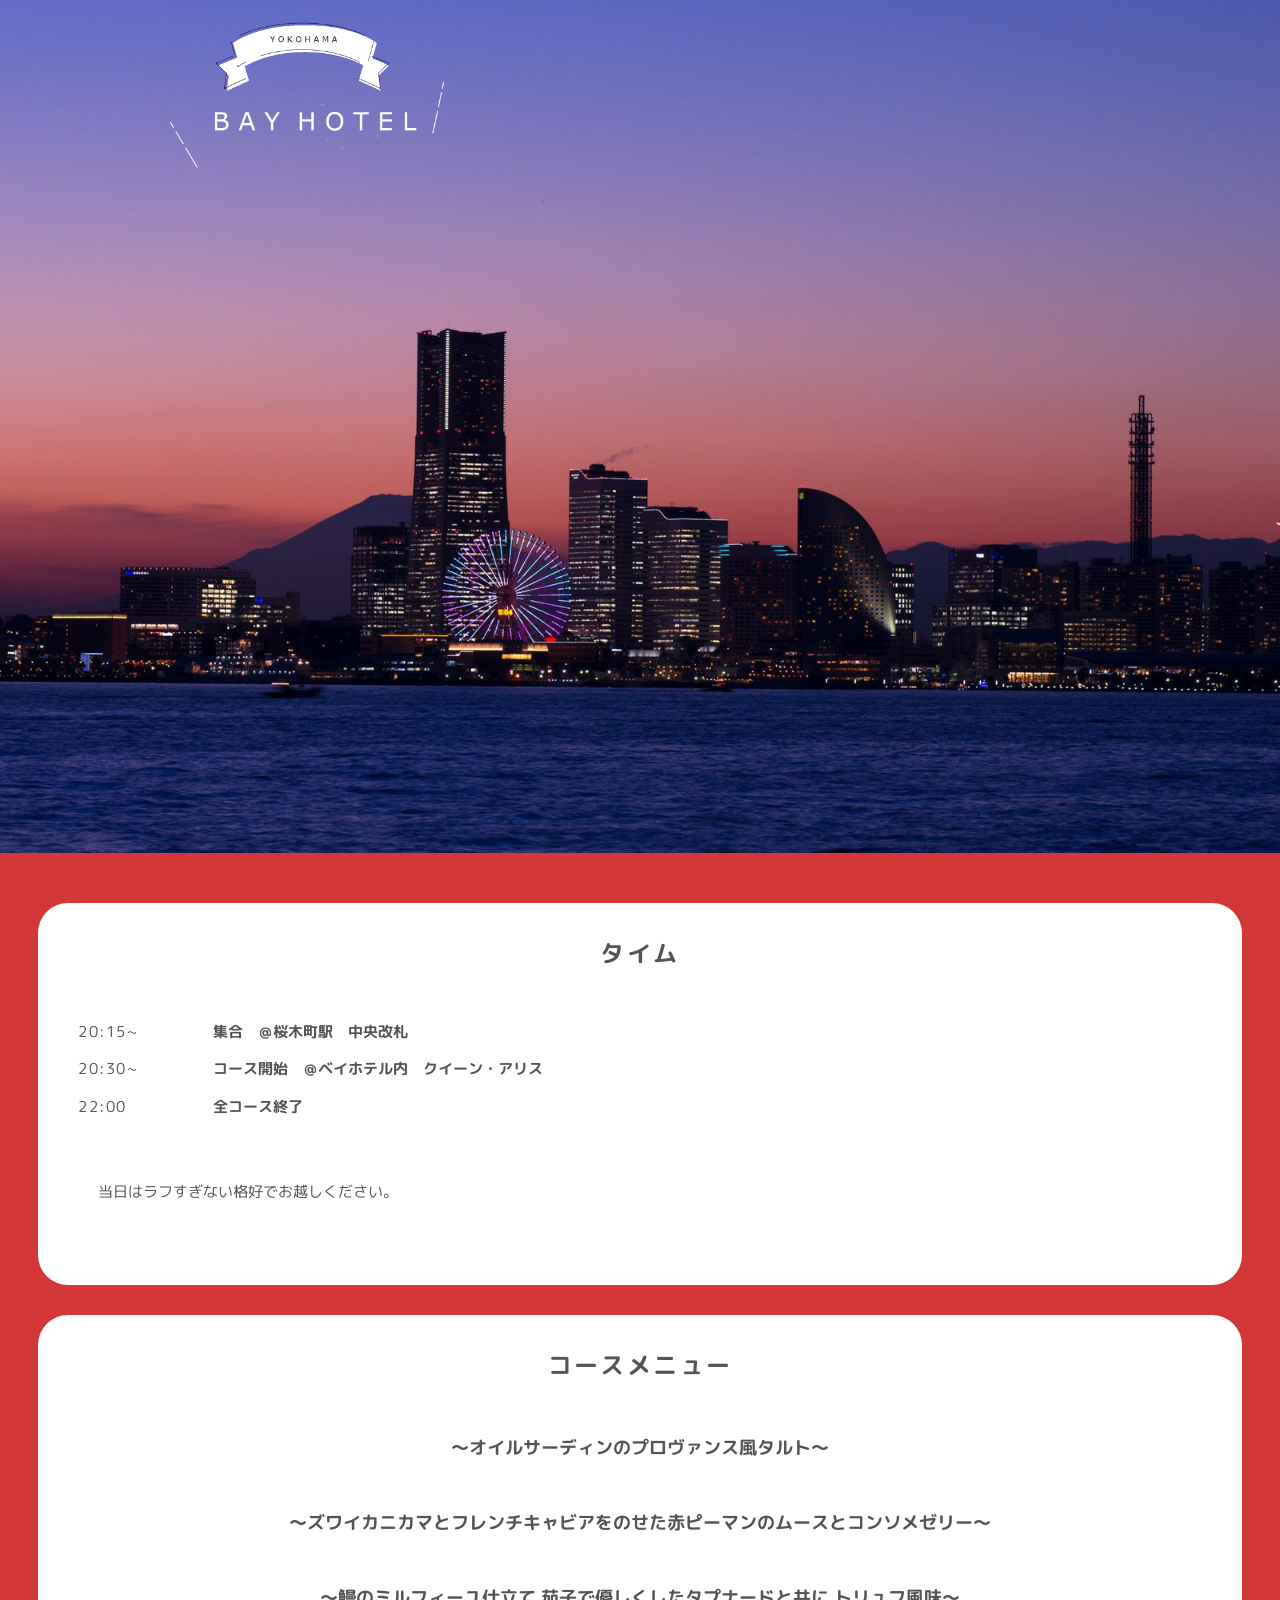
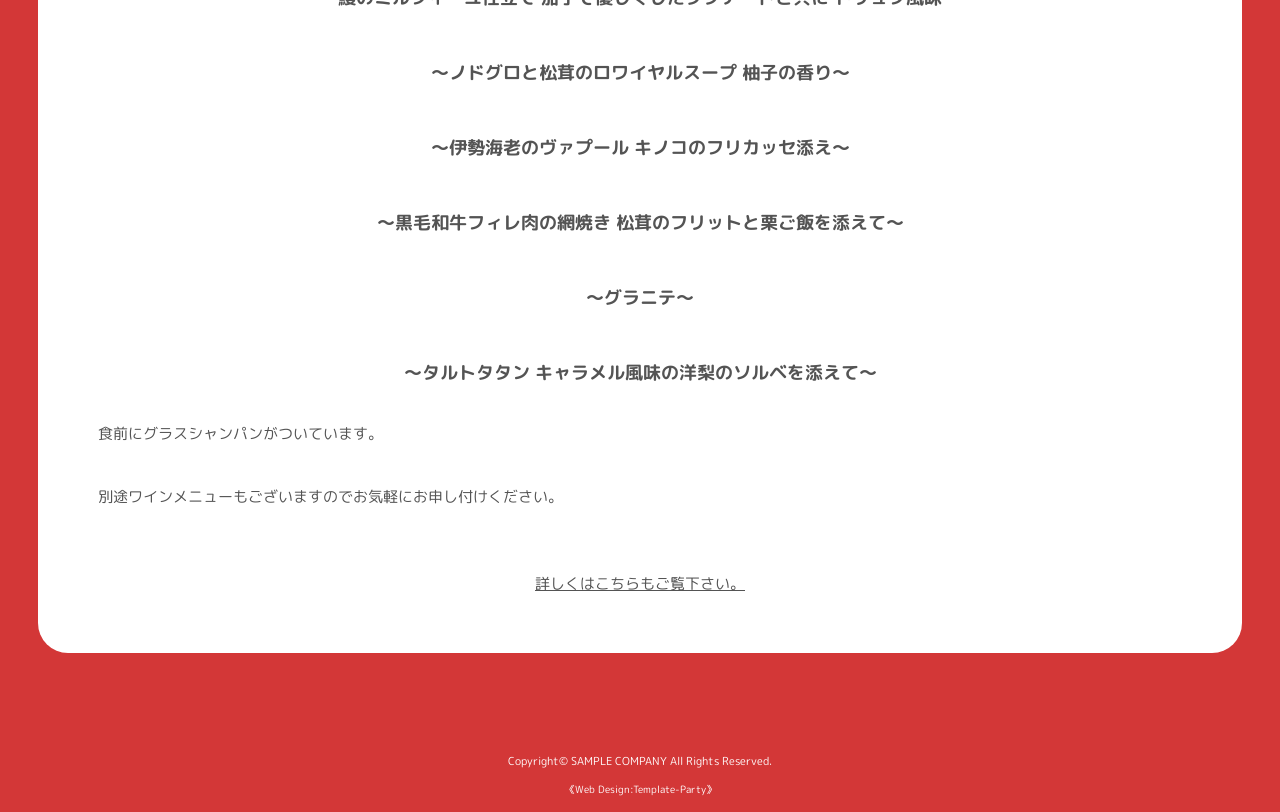
==== commit eb0993e2: "Merge pull request #5 from matopenKW/feature/oshimoto_work update index.html" ====
--- a/git/index.html
+++ b/git/index.html
@@ -38,9 +38,9 @@
 <h2><span>タイム</span></h2>
 <dl>
 <dt>20:15~</dt>
-<dd><b>集合　＠実家</b></dd>    
+<dd><b>集合　＠桜木町駅　中央改札</b></dd>    
 <dt>20:30~</dt>
-<dd><b>コース開始　＠実家</b></dd>
+<dd><b>コース開始　＠ベイホテル内　クイーン・アリス</b></dd>
 <dt>22:00</dt>
 <dd><b>全コース終了</b></dd>
 </dl>
@@ -51,8 +51,8 @@
 <!--/#new-->
 
 <section class="box1">
-<h2><span>コース内容!</span></h2>
-<h3>～いか～</h3>
+<h2><span>コースメニュー</span></h2>
+<h3>～オイルサーディンのプロヴァンス風タルト～</h3>
 <h3>～ズワイカニカマとフレンチキャビアをのせた赤ピーマンのムースとコンソメゼリー～</h3>
 <h3>～鰻のミルフィーユ仕立て 茄子で優しくしたタプナードと共に トリュフ風味～</h3>
 <h3>～ノドグロと松茸のロワイヤルスープ 柚子の香り～</h3>
